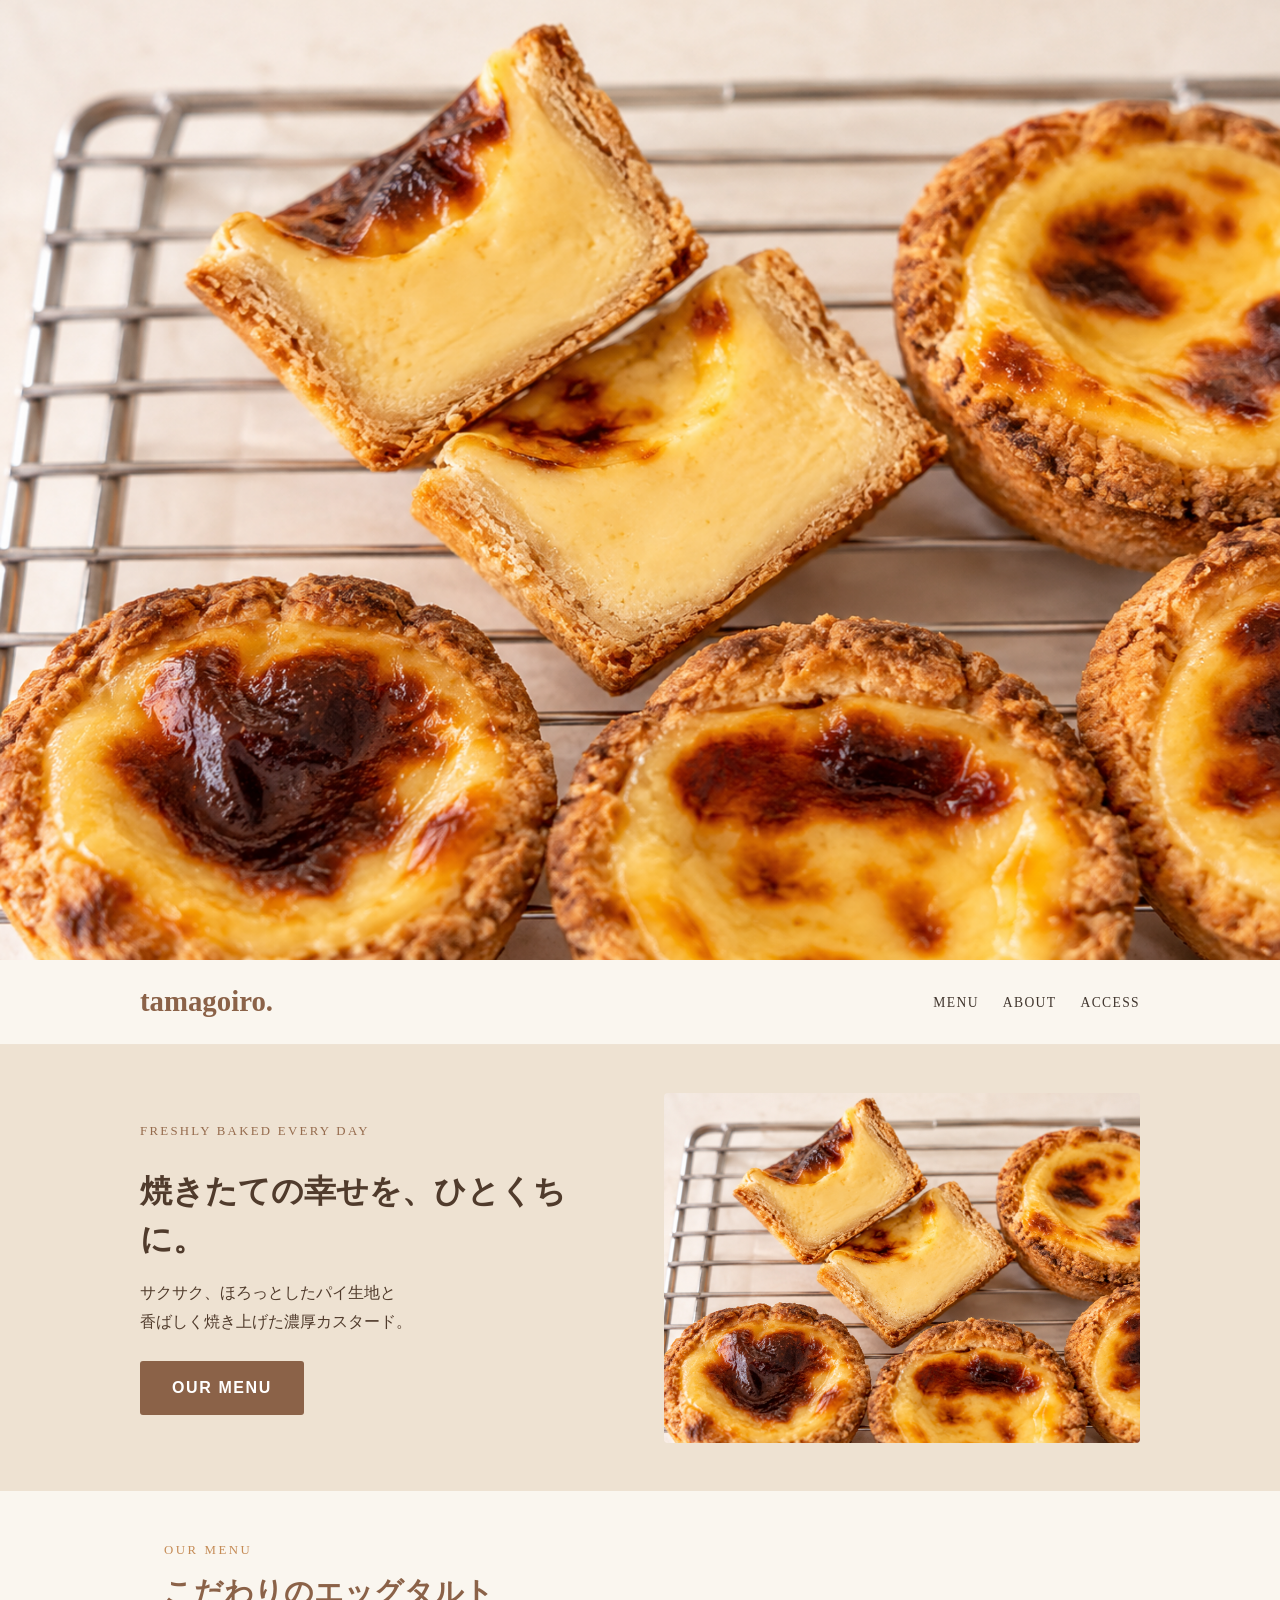
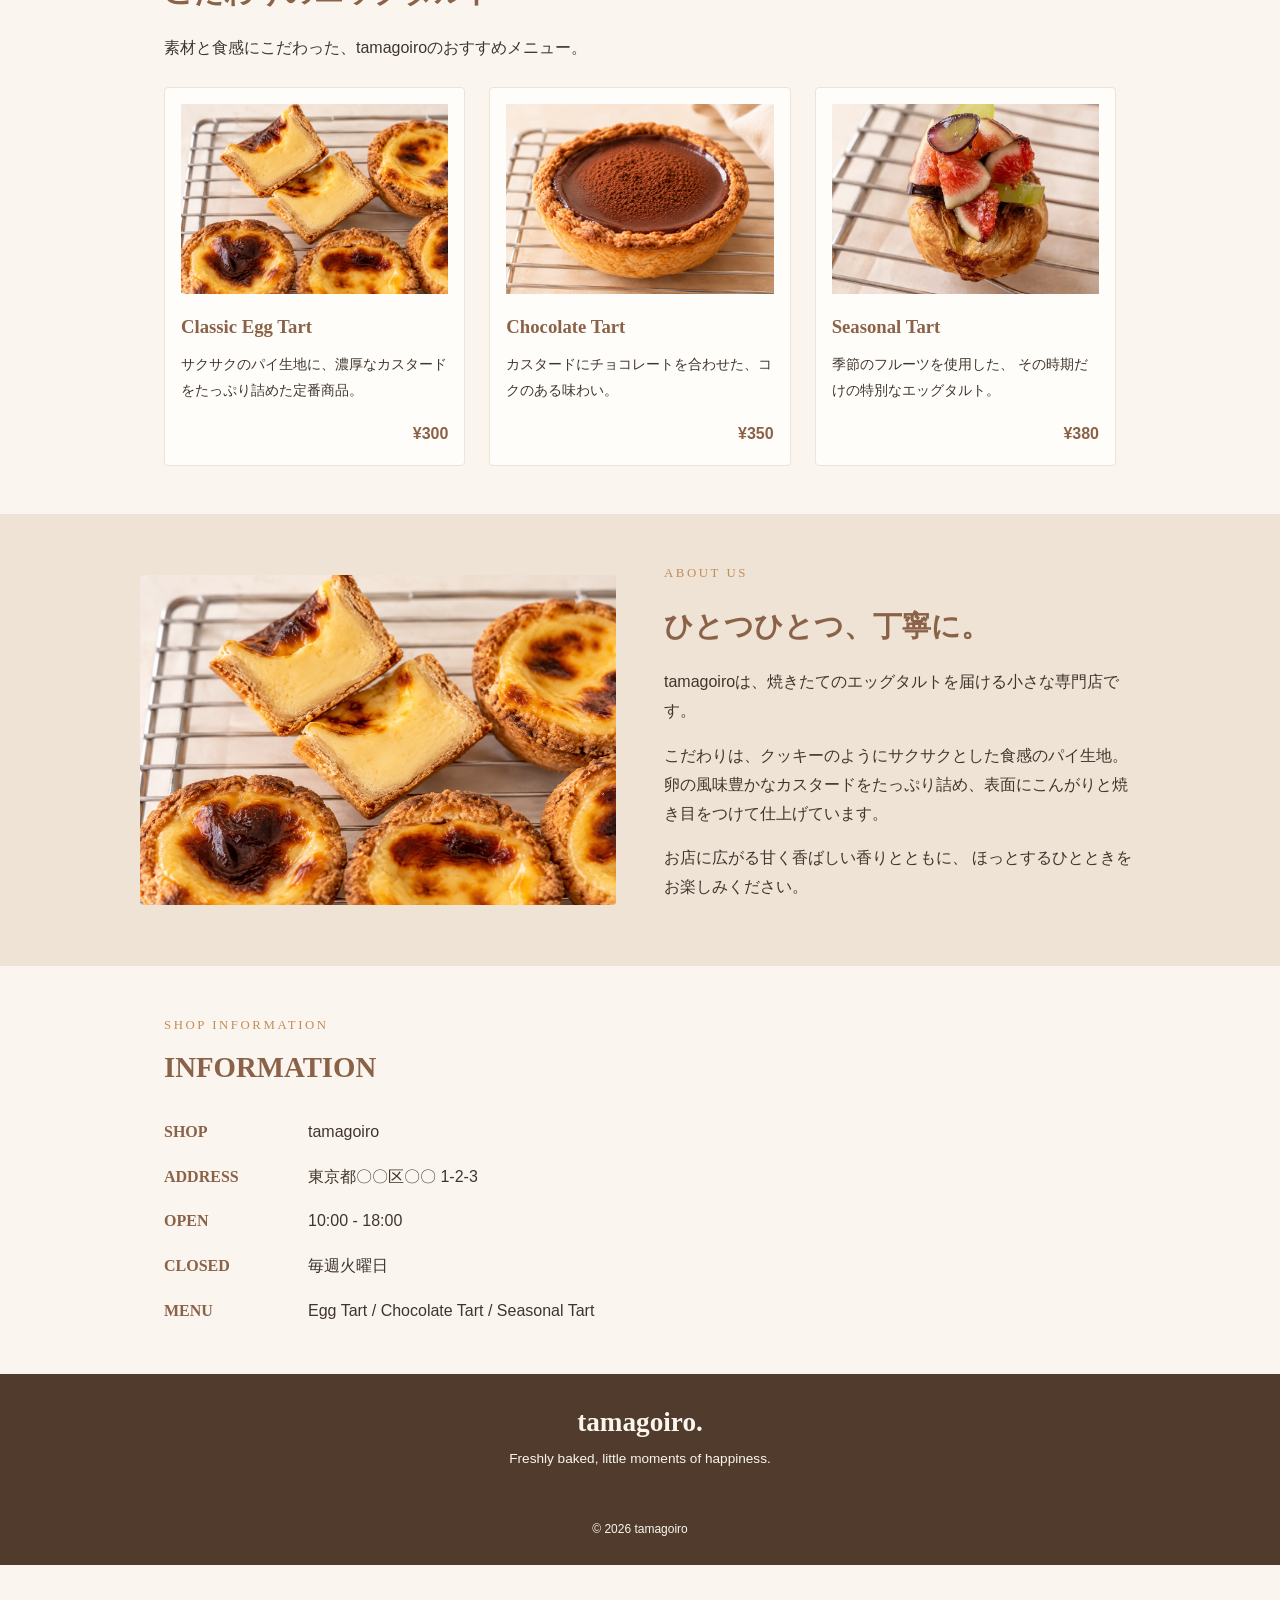
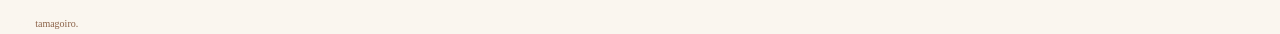
==== 新しいフォルダー/index.html @ 856e19a4 "first commit" ====
<!DOCTYPE html>
<img src="images/egg-tart.png" alt="エッグタルト">
<html lang="ja">
<head>
  <meta charset="UTF-8">
  <meta name="viewport" content="width=device-width, initial-scale=1.0">
  <title>tamagoiro | Egg Tart Bakery</title>
  <link rel="stylesheet" href="style.css">
</head>

<body>

  <!-- HEADER -->
  <header class="site-header">
    <div class="inner">
      <a href="#" class="logo">tamagoiro.</a>

      <nav>
        <ul>
          <li><a href="#menu">MENU</a></li>
          <li><a href="#about">ABOUT</a></li>
          <li><a href="#info">ACCESS</a></li>
        </ul>
      </nav>
    </div>
  </header>

  <main>

    <!-- HERO -->
    <section class="hero">
      <div class="inner hero-inner">
        <div class="hero-content">
          <p class="hero-sub">FRESHLY BAKED EVERY DAY</p>
          <h1>焼きたての幸せを、ひとくちに。</h1>
          <p>
            サクサク、ほろっとしたパイ生地と<br>
            香ばしく焼き上げた濃厚カスタード。
          </p>
          <a href="#menu" class="btn">OUR MENU</a>
        </div>

        <div class="hero-photo">
          <img src="images/egg-tart.png" alt="こんがり焼き目のついたエッグタルト">
        </div>
      </div>
    </section>

    <!-- MENU -->
    <section class="features inner" id="menu">
      <p class="section-sub">OUR MENU</p>
      <h2>こだわりのエッグタルト</h2>
      <p class="section-intro">
        素材と食感にこだわった、tamagoiroのおすすめメニュー。
      </p>

      <div class="cards">

        <div class="card">
          <div class="menu-photo">
            <img src="images/egg-tart.png" alt="クラシックエッグタルト">
          </div>
          <h3>Classic Egg Tart</h3>
          <p>
            サクサクのパイ生地に、濃厚なカスタードをたっぷり詰めた定番商品。
          </p>
          <span class="price">¥300</span>
        </div>

        <div class="card">
        <div class="menu-photo">
       <img src="images/chocolate-tart.png" alt="チョコレートタルト">
       </div>
          <h3>Chocolate Tart</h3>
          <p>
            カスタードにチョコレートを合わせた、コクのある味わい。
          </p>

          <span class="price">¥350</span>
        </div>

        <div class="card">

<div class="menu-photo">
  <img src="images/seasonal-tart.webp" alt="季節限定のエッグタルト">
</div>
<h3>Seasonal Tart</h3>
<p>
  季節のフルーツを使用した、
  その時期だけの特別なエッグタルト。
</p>
<span class="price">¥380</span>
        </div>

      </div>
    </section>

    <!-- ABOUT -->
    <section class="story" id="about">
      <div class="inner story-inner">
        <div class="story-image">
          <img src="images/egg-tart.png" alt="tamagoiroの焼きたてエッグタルト">
        </div>

        <div class="story-content">
          <p class="section-sub">ABOUT US</p>
          <h2>ひとつひとつ、丁寧に。</h2>
          <p>
            tamagoiroは、焼きたてのエッグタルトを届ける小さな専門店です。
          </p>
          <p>
            こだわりは、クッキーのようにサクサクとした食感のパイ生地。
            卵の風味豊かなカスタードをたっぷり詰め、表面にこんがりと焼き目をつけて仕上げています。
          </p>
          <p>
            お店に広がる甘く香ばしい香りとともに、
            ほっとするひとときをお楽しみください。
          </p>
        </div>
      </div>
    </section>

    <!-- SHOP INFORMATION -->
    <section class="info inner" id="info">
      <p class="section-sub">SHOP INFORMATION</p>
      <h2>INFORMATION</h2>

      <dl>
        <dt>SHOP</dt>
        <dd>tamagoiro</dd>

        <dt>ADDRESS</dt>
        <dd>東京都〇〇区〇〇 1-2-3</dd>

        <dt>OPEN</dt>
        <dd>10:00 - 18:00</dd>

        <dt>CLOSED</dt>
        <dd>毎週火曜日</dd>

        <dt>MENU</dt>
        <dd>Egg Tart / Chocolate Tart / Seasonal Tart</dd>
      </dl>
    </section>

  </main>

  <!-- FOOTER -->
  <footer>
    <div class="inner">
      <p class="footer-logo">tamagoiro.</p>
      <p>Freshly baked, little moments of happiness.</p>
      <p class="copyright">© 2026 tamagoiro</p>
    </div>
  </footer>

</body>
<p class="copyright">
  <small>© 2026 <span class="footer-site-name">tamagoiro.</span></small>
</p>
</html>
---- 新しいフォルダー/style.css ----
/* ============================================================
   tamagoiro | Egg Tart Bakery
   ============================================================ */

/* ---- 1. 色 ---- */
/* サイト全体で使う色の名前をまとめています。 */
:root {
  --base: #faf6ef;
  --base-sub: #eee3d4;
  --main: #8b6248;
  --accent: #c58b55;
  --text: #40352d;
}

/* ---- 余白 ---- */
/* サイト全体で使う余白の大きさをまとめています。 */
:root {
  --s1: .5rem;
  --s2: 1rem;
  --s3: 1.5rem;
  --s4: 3rem;
  --s5: 5rem;
}

/* ---- 2. 全体 ---- */
/* ページ全体に共通の基本設定を指定します。 */
* {
  box-sizing: border-box;
  margin: 0;
}

/* ページ全体の文字と背景の見た目を指定します。 */
body {
  font-family: "Yu Gothic", "Hiragino Kaku Gothic ProN",
    "Meiryo", sans-serif;
  font-size: 16px;
  line-height: 1.8;
  color: var(--text);
  background-color: var(--base);
}

/* 写真の大きさと切り取り方をそろえます。 */
img {
  width: 100%;
  height: 100%;
  object-fit: cover;
  display: block;
}

/* ---- 3. 中身の幅 ---- */
/* 表示する内容の横幅と中央位置を指定します。 */
.inner {
  max-width: 1000px;
  margin: 0 auto;
}

/* 上部ヘッダーと本文、下部の左右に余白をつけます。 */
.site-header,
main > section,
footer {
  padding-left: var(--s3);
  padding-right: var(--s3);
}

/* ---- 4. ヘッダー ---- */
/* ページ上部のヘッダー部分を装飾します。 */
.site-header {
  padding-top: var(--s2);
  padding-bottom: var(--s2);
  border-bottom: 1px solid var(--base-sub);
  background-color: var(--base);
}

/* ヘッダー内の並び方と間隔を指定します。 */
.site-header .inner {
  display: flex;
  flex-wrap: wrap;
  align-items: center;
  justify-content: space-between;
  gap: var(--s1) var(--s3);
}

/* 店名ロゴの文字と見た目を指定します。 */
.logo {
  color: var(--main);
  font-family: Georgia, serif;
  font-size: 1.8rem;
  font-weight: 700;
  text-decoration: none;
}

/* メニュー項目を横並びにします。 */
.site-header nav ul {
  list-style: none;
  padding: 0;
  display: flex;
  flex-wrap: wrap;
  gap: var(--s1) var(--s3);
}

/* メニューの文字リンクの見た目を指定します。 */
.site-header nav a {
  color: var(--text);
  font-family: Georgia, serif;
  font-size: .85rem;
  letter-spacing: .1em;
  text-decoration: none;
}

/* マウスをメニュー文字の上に乗せたときの見た目です。 */
.site-header nav a:hover {
  color: var(--main);
  text-decoration: underline;
}

/* ---- 5. 最初の画面 ---- */
/* ページ上部の見出し部分全体を装飾します。 */
.hero {
  background-color: #eee2d2;
  color: #503b2c;
  padding-top: var(--s4);
  padding-bottom: var(--s4);
}

/* 上部の文字と写真を横並びに配置します。 */
.hero-inner {
  display: grid;
  grid-template-columns: 1fr 1fr;
  align-items: center;
  gap: var(--s4);
}

/* 上部の文字部分に余白をつけます。 */
.hero-content {
  padding: var(--s2) 0;
}

/* 上部の小見出しを装飾します。 */
.hero-sub {
  font-family: Georgia, serif;
  letter-spacing: .18em;
  font-size: .8rem;
  margin-bottom: var(--s2);
  color: #956b4d;
}

/* 上部の大見出しの大きさと間隔を指定します。 */
.hero h1 {
  font-size: 2rem;
  line-height: 1.5;
  margin-bottom: var(--s2);
}

/* 上部の説明文の下に余白をつけます。 */
.hero p {
  margin-bottom: var(--s3);
}

/* 上部の写真の高さと角の形を指定します。 */
.hero-photo {
  height: 350px;
  overflow: hidden;
  border-radius: 4px;
}

/* メニューへ移動するボタンを装飾します。 */
.btn {
  display: inline-block;
  background-color: var(--main);
  color: #ffffff;
  font-weight: 700;
  padding: .8rem 2rem;
  border-radius: 3px;
  text-decoration: none;
  letter-spacing: .1em;
  transition: background-color .3s, transform .3s;
}

/* マウスをボタンの上に乗せたときの変化を指定します。 */
.btn:hover {
  background-color: #68462f;
  transform: translateY(-3px);
}

/* ---- 6. メニュー ---- */
/* メニュー、紹介、店舗情報の上下に余白をつけます。 */
.features,
.story,
.info {
  padding-top: var(--s4);
  padding-bottom: var(--s4);
}

/* 各部分の小見出しを装飾します。 */
.section-sub {
  color: var(--accent);
  font-family: Georgia, serif;
  font-size: .8rem;
  letter-spacing: .2em;
  margin-bottom: .3rem;
}

/* 各部分の大見出しをそろえて装飾します。 */
.features h2,
.story h2,
.info h2 {
  font-family: Georgia, serif;
  font-size: 1.8rem;
  color: var(--main);
  margin-bottom: var(--s2);
}

/* メニューの説明文の下に余白をつけます。 */
.section-intro {
  margin-bottom: var(--s3);
}

/* 商品カードを横に並べます。 */
.cards {
  display: grid;
  grid-template-columns: repeat(3, 1fr);
  gap: var(--s3);
}

/* 商品カードの背景と枠を装飾します。 */
.card {
  background-color: #fffdf9;
  border: 1px solid var(--base-sub);
  border-radius: 4px;
  padding: var(--s2);
}

/* 商品写真の高さや枠を指定します。 */
.menu-photo {
  height: 190px;
  overflow: hidden;
  margin-bottom: var(--s2);
  background-color: #e7d4bd;
}

/* 商品写真の動きを滑らかにする設定です。 */
.menu-photo img {
  transition: transform .3s;
}

/* 商品カードにマウスを乗せたとき写真を少し拡大します。 */
.card:hover .menu-photo img {
  transform: scale(1.04);
}

/* 商品名の文字を装飾します。 */
.card h3 {
  color: var(--main);
  margin-bottom: var(--s1);
  font-family: Georgia, serif;
}

/* 商品説明の文字を小さくします。 */
.card p {
  font-size: .9rem;
}

/* 商品の値段を右寄せで強調します。 */
.price {
  display: block;
  color: var(--main);
  font-weight: 700;
  margin-top: var(--s2);
  text-align: right;
}

/* 写真がない商品の仮表示 */
/* 写真がない商品に共通の中央表示を指定します。 */
.chocolate-photo,
.seasonal-photo {
  display: flex;
  align-items: center;
  justify-content: center;
  color: #fffaf2;
  font-family: Georgia, serif;
  letter-spacing: .15em;
  font-size: 1.1rem;
}

/* チョコレート商品の仮の背景色を指定します。 */
.chocolate-photo {
  background: linear-gradient(135deg, #9b7157, #503b2c);
}

/* 季節限定商品の仮の背景色を指定します。 */
.seasonal-photo {
  background: linear-gradient(135deg, #d8b28a, #a16d50);
}

/* ---- 7. お店の紹介 ---- */
/* 店舗紹介部分の背景色を指定します。 */
.story {
  background-color: var(--base-sub);
}

/* 店舗紹介の写真と文章を横並びに配置します。 */
.story-inner {
  display: grid;
  grid-template-columns: 1fr 1fr;
  align-items: center;
  gap: var(--s4);
}

/* 店舗紹介の写真の高さと角の形を指定します。 */
.story-image {
  height: 330px;
  overflow: hidden;
  border-radius: 4px;
}

/* 店舗紹介の文章に幅と余白を指定します。 */
.story-content p {
  max-width: 36em;
  margin-bottom: var(--s2);
}

/* ---- 8. 店舗情報 ---- */
/* 店舗情報を項目名と内容の表形式にします。 */
.info dl {
  display: grid;
  grid-template-columns: 8em 1fr;
  gap: var(--s2);
  margin-top: var(--s3);
}

/* 店舗情報の項目名を装飾します。 */
.info dt {
  font-family: Georgia, serif;
  font-weight: 700;
  color: var(--main);
}

/* ---- 9. フッター ---- */
/* ページ下部の背景と文字を装飾します。 */
footer {
  background-color: #503b2c;
  color: var(--base);
  font-size: .85rem;
  padding-top: var(--s3);
  padding-bottom: var(--s3);
  text-align: center;
}

/* 下部の店名ロゴを装飾します。 */
.footer-logo {
  font-family: Georgia, serif;
  font-size: 1.7rem;
  font-weight: 700;
}

/* 下部の著作権表示の余白と大きさを指定します。 */
.copyright {
  margin-top: var(--s2);
  font-size: .75rem;
}

/* ---- 10. スマホ対応 ---- */
/* 画面が狭いときの表示を変更する設定です。 */
@media (max-width: 700px) {
  /* スマホでは上部と店舗紹介を縦に並べます。 */
  .hero-inner,
  .story-inner {
    grid-template-columns: 1fr;
  }

  /* 上部の写真の高さと角の形を指定します。 */
  .hero-photo {
    height: 260px;
  }

  /* 商品カードを横に並べます。 */
  .cards {
    grid-template-columns: 1fr;
  }

  /* 商品写真の高さや枠を指定します。 */
  .menu-photo {
    height: 230px;
  }

  /* 店舗紹介の写真の高さと角の形を指定します。 */
  .story-image {
    height: 250px;
  }

  /* 店舗情報を項目名と内容の表形式にします。 */
  .info dl {
    grid-template-columns: 1fr;
    gap: 0;
  }

  /* スマホでは店舗情報の内容の下に余白をつけます。 */
  .info dd {
    margin-bottom: var(--s2);
  }

  /* 上部の大見出しの大きさと間隔を指定します。 */
  .hero h1 {
    font-size: 1.5rem;
  }

  /* メニュー項目を横並びにします。 */
  .site-header nav ul {
    gap: var(--s1);
  }
}

/* ============================================================
   tamagoiro | Egg Tart Bakery
   ============================================================ */

/* ---- 1. 色 ---- */
/* サイト全体で使う色の名前をまとめています。 */
:root {
  --base: #faf6ef;
  --base-sub: #eee3d4;
  --main: #8b6248;
  --accent: #c58b55;
  --text: #40352d;
}

/* ---- 余白 ---- */
/* サイト全体で使う余白の大きさをまとめています。 */
:root {
  --s1: .5rem;
  --s2: 1rem;
  --s3: 1.5rem;
  --s4: 3rem;
  --s5: 5rem;
}

/* ---- 2. 全体 ---- */
/* ページ全体に共通の基本設定を指定します。 */
* {
  box-sizing: border-box;
  margin: 0;
}

/* ページ全体の文字と背景の見た目を指定します。 */
body {
  font-family: "Yu Gothic", "Hiragino Kaku Gothic ProN",
    "Meiryo", sans-serif;
  font-size: 16px;
  line-height: 1.8;
  color: var(--text);
  background-color: var(--base);
}

/* 写真の大きさと切り取り方をそろえます。 */
img {
  width: 100%;
  height: 100%;
  object-fit: cover;
  display: block;
}

/* ---- 3. 中身の幅 ---- */
/* 表示する内容の横幅と中央位置を指定します。 */
.inner {
  max-width: 1000px;
  margin: 0 auto;
}

/* 上部ヘッダーと本文、下部の左右に余白をつけます。 */
.site-header,
main > section,
footer {
  padding-left: var(--s3);
  padding-right: var(--s3);
}

/* ---- 4. ヘッダー ---- */
/* ページ上部のヘッダー部分を装飾します。 */
.site-header {
  padding-top: var(--s2);
  padding-bottom: var(--s2);
  border-bottom: 1px solid var(--base-sub);
  background-color: var(--base);
}

/* ヘッダー内の並び方と間隔を指定します。 */
.site-header .inner {
  display: flex;
  flex-wrap: wrap;
  align-items: center;
  justify-content: space-between;
  gap: var(--s1) var(--s3);
}

/* 店名ロゴの文字と見た目を指定します。 */
.logo {
  color: var(--main);
  font-family: Georgia, serif;
  font-size: 1.8rem;
  font-weight: 700;
  text-decoration: none;
}

/* メニュー項目を横並びにします。 */
.site-header nav ul {
  list-style: none;
  padding: 0;
  display: flex;
  flex-wrap: wrap;
  gap: var(--s1) var(--s3);
}

/* メニューの文字リンクの見た目を指定します。 */
.site-header nav a {
  color: var(--text);
  font-family: Georgia, serif;
  font-size: .85rem;
  letter-spacing: .1em;
  text-decoration: none;
}

/* マウスをメニュー文字の上に乗せたときの見た目です。 */
.site-header nav a:hover {
  color: var(--main);
  text-decoration: underline;
}

/* ---- 5. 最初の画面 ---- */
/* ページ上部の見出し部分全体を装飾します。 */
.hero {
  background-color: #eee2d2;
  color: #503b2c;
  padding-top: var(--s4);
  padding-bottom: var(--s4);
}

/* 上部の文字と写真を横並びに配置します。 */
.hero-inner {
  display: grid;
  grid-template-columns: 1fr 1fr;
  align-items: center;
  gap: var(--s4);
}

/* 上部の文字部分に余白をつけます。 */
.hero-content {
  padding: var(--s2) 0;
}

/* 上部の小見出しを装飾します。 */
.hero-sub {
  font-family: Georgia, serif;
  letter-spacing: .18em;
  font-size: .8rem;
  margin-bottom: var(--s2);
  color: #956b4d;
}

/* 上部の大見出しの大きさと間隔を指定します。 */
.hero h1 {
  font-size: 2rem;
  line-height: 1.5;
  margin-bottom: var(--s2);
}

/* 上部の説明文の下に余白をつけます。 */
.hero p {
  margin-bottom: var(--s3);
}

/* 上部の写真の高さと角の形を指定します。 */
.hero-photo {
  height: 350px;
  overflow: hidden;
  border-radius: 4px;
}

/* メニューへ移動するボタンを装飾します。 */
.btn {
  display: inline-block;
  background-color: var(--main);
  color: #ffffff;
  font-weight: 700;
  padding: .8rem 2rem;
  border-radius: 3px;
  text-decoration: none;
  letter-spacing: .1em;
  transition: background-color .3s, transform .3s;
}

/* マウスをボタンの上に乗せたときの変化を指定します。 */
.btn:hover {
  background-color: #68462f;
  transform: translateY(-3px);
}

/* ---- 6. メニュー ---- */
/* メニュー、紹介、店舗情報の上下に余白をつけます。 */
.features,
.story,
.info {
  padding-top: var(--s4);
  padding-bottom: var(--s4);
}

/* 各部分の小見出しを装飾します。 */
.section-sub {
  color: var(--accent);
  font-family: Georgia, serif;
  font-size: .8rem;
  letter-spacing: .2em;
  margin-bottom: .3rem;
}

/* 各部分の大見出しをそろえて装飾します。 */
.features h2,
.story h2,
.info h2 {
  font-family: Georgia, serif;
  font-size: 1.8rem;
  color: var(--main);
  margin-bottom: var(--s2);
}

/* メニューの説明文の下に余白をつけます。 */
.section-intro {
  margin-bottom: var(--s3);
}

/* 商品カードを横に並べます。 */
.cards {
  display: grid;
  grid-template-columns: repeat(3, 1fr);
  gap: var(--s3);
}

/* 商品カードの背景と枠を装飾します。 */
.card {
  background-color: #fffdf9;
  border: 1px solid var(--base-sub);
  border-radius: 4px;
  padding: var(--s2);
}

/* 商品写真の高さや枠を指定します。 */
.menu-photo {
  height: 190px;
  overflow: hidden;
  margin-bottom: var(--s2);
  background-color: #e7d4bd;
}

/* 商品写真の動きを滑らかにする設定です。 */
.menu-photo img {
  transition: transform .3s;
}

/* 商品カードにマウスを乗せたとき写真を少し拡大します。 */
.card:hover .menu-photo img {
  transform: scale(1.04);
}

/* 商品名の文字を装飾します。 */
.card h3 {
  color: var(--main);
  margin-bottom: var(--s1);
  font-family: Georgia, serif;
}

/* 商品説明の文字を小さくします。 */
.card p {
  font-size: .9rem;
}

/* 商品の値段を右寄せで強調します。 */
.price {
  display: block;
  color: var(--main);
  font-weight: 700;
  margin-top: var(--s2);
  text-align: right;
}

/* 写真がない商品の仮表示 */
/* 写真がない商品に共通の中央表示を指定します。 */
.chocolate-photo,
.seasonal-photo {
  display: flex;
  align-items: center;
  justify-content: center;
  color: #fffaf2;
  font-family: Georgia, serif;
  letter-spacing: .15em;
  font-size: 1.1rem;
}

/* チョコレート商品の仮の背景色を指定します。 */
.chocolate-photo {
  background: linear-gradient(135deg, #9b7157, #503b2c);
}

/* 季節限定商品の仮の背景色を指定します。 */
.seasonal-photo {
  background: linear-gradient(135deg, #d8b28a, #a16d50);
}

/* ---- 7. お店の紹介 ---- */
/* 店舗紹介部分の背景色を指定します。 */
.story {
  background-color: var(--base-sub);
}

/* 店舗紹介の写真と文章を横並びに配置します。 */
.story-inner {
  display: grid;
  grid-template-columns: 1fr 1fr;
  align-items: center;
  gap: var(--s4);
}

/* 店舗紹介の写真の高さと角の形を指定します。 */
.story-image {
  height: 330px;
  overflow: hidden;
  border-radius: 4px;
}

/* 店舗紹介の文章に幅と余白を指定します。 */
.story-content p {
  max-width: 36em;
  margin-bottom: var(--s2);
}

/* ---- 8. 店舗情報 ---- */
/* 店舗情報を項目名と内容の表形式にします。 */
.info dl {
  display: grid;
  grid-template-columns: 8em 1fr;
  gap: var(--s2);
  margin-top: var(--s3);
}

/* 店舗情報の項目名を装飾します。 */
.info dt {
  font-family: Georgia, serif;
  font-weight: 700;
  color: var(--main);
}

/* ---- 9. フッター ---- */
/* ページ下部の背景と文字を装飾します。 */
footer {
  background-color: #503b2c;
  color: var(--base);
  font-size: .85rem;
  padding-top: var(--s3);
  padding-bottom: var(--s3);
  text-align: center;
}

/* 下部の店名ロゴを装飾します。 */
.footer-logo {
  font-family: Georgia, serif;
  font-size: 1.7rem;
  font-weight: 700;
}

/* 下部の著作権表示の余白と大きさを指定します。 */
.copyright {
  margin-top: var(--s2);
  font-size: .75rem;
}

/* ---- 10. スマホ対応 ---- */
/* 画面が狭いときの表示を変更する設定です。 */
@media (max-width: 700px) {
  /* スマホでは上部と店舗紹介を縦に並べます。 */
  .hero-inner,
  .story-inner {
    grid-template-columns: 1fr;
  }

  /* 上部の写真の高さと角の形を指定します。 */
  .hero-photo {
    height: 260px;
  }

  /* 商品カードを横に並べます。 */
  .cards {
    grid-template-columns: 1fr;
  }

  /* 商品写真の高さや枠を指定します。 */
  .menu-photo {
    height: 230px;
  }

  /* 店舗紹介の写真の高さと角の形を指定します。 */
  .story-image {
    height: 250px;
  }

  /* 店舗情報を項目名と内容の表形式にします。 */
  .info dl {
    grid-template-columns: 1fr;
    gap: 0;
  }

  /* スマホでは店舗情報の内容の下に余白をつけます。 */
  .info dd {
    margin-bottom: var(--s2);
  }

  /* 上部の大見出しの大きさと間隔を指定します。 */
  .hero h1 {
    font-size: 1.5rem;
  }

  /* メニュー項目を横並びにします。 */
  .site-header nav ul {
    gap: var(--s1);
  }
}
.copyright {
  margin-top: var(--s4);
  color: var(--base);
  font-size: .75rem;
}

.footer-site-name {
  font-family: Georgia, serif;
  color: var(--main);
}
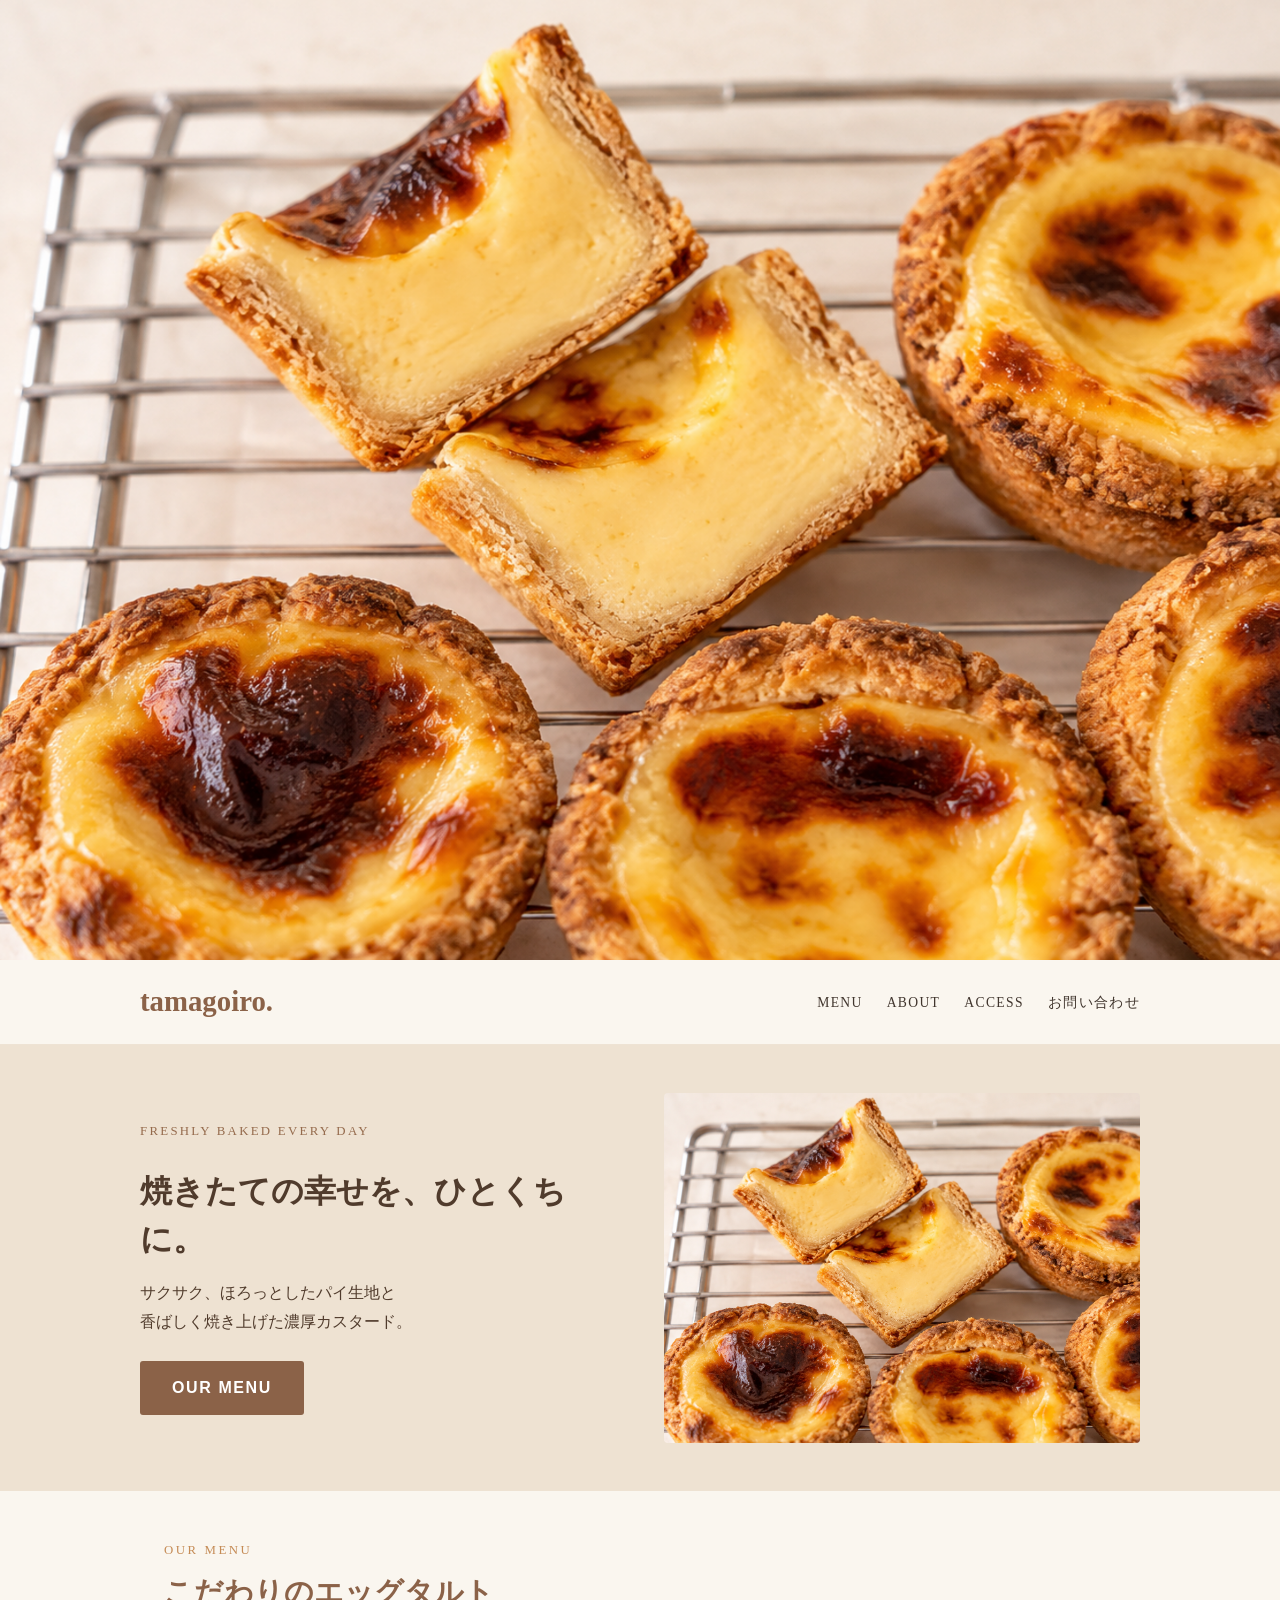
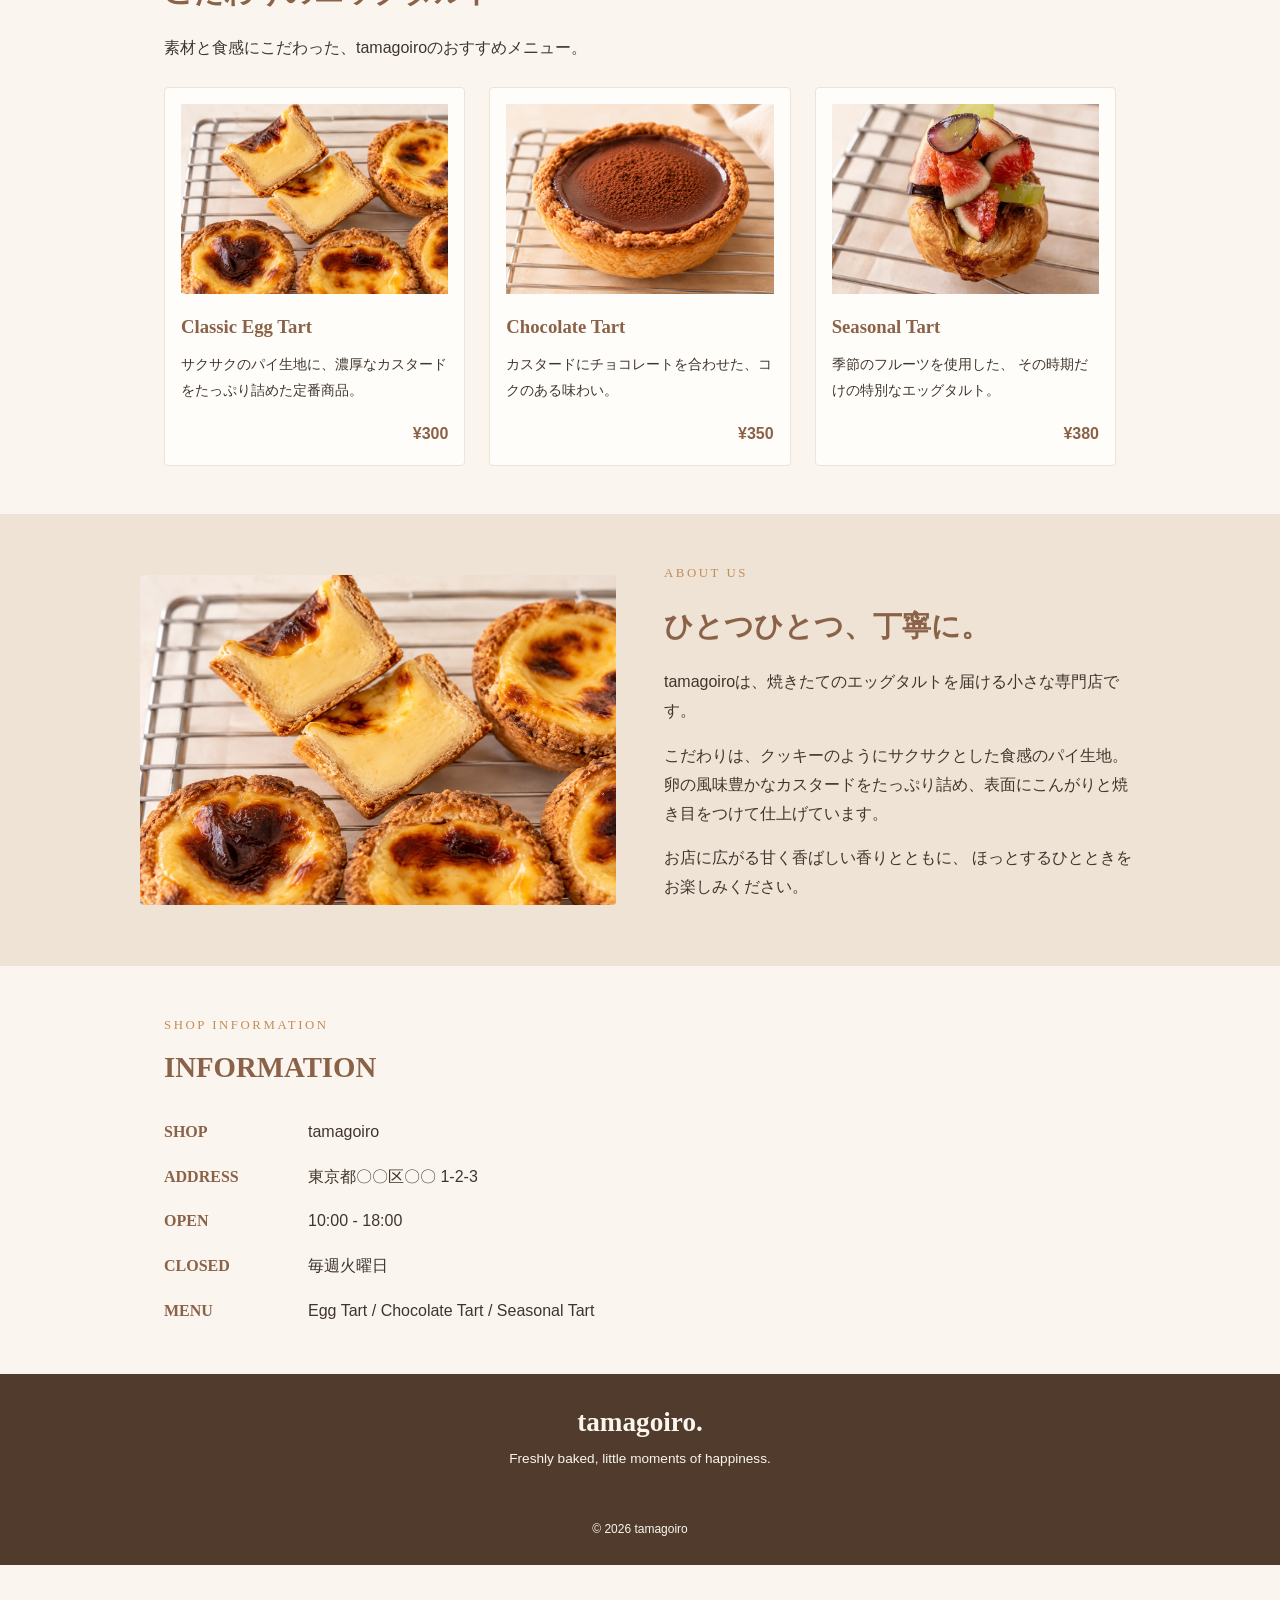
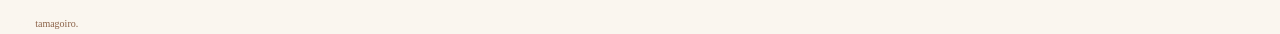
==== commit e29a1e9e: "お問い合わせ" ====
--- a/新しいフォルダー/index.html
+++ b/新しいフォルダー/index.html
@@ -21,6 +21,7 @@
           <li><a href="#menu">MENU</a></li>
           <li><a href="#about">ABOUT</a></li>
           <li><a href="#info">ACCESS</a></li>
+          <li><a href="contact.html">お問い合わせ</a></li>
         </ul>
       </nav>
     </div>
--- a/新しいフォルダー/style.css
+++ b/新しいフォルダー/style.css
@@ -832,3 +832,121 @@
   font-family: Georgia, serif;
   color: var(--main);
 }
+
+/* ---- 11. お問い合わせページ ---- */
+
+/* お問い合わせページの本文全体に余白をつけます。 */
+.contact-main {
+  max-width: 700px;
+  margin: 0 auto;
+  padding: var(--s4) var(--s3);
+}
+
+/* お問い合わせページの見出しを装飾します。 */
+.contact-main h1 {
+  color: var(--main);
+  font-family: Georgia, serif;
+  font-size: 1.8rem;
+  margin-bottom: var(--s3);
+}
+
+/* フォーム全体を白いカードのように見せます。 */
+.contact-main form {
+  background-color: #fffdf9;
+  border: 1px solid var(--base-sub);
+  border-radius: 4px;
+  padding: var(--s4);
+}
+
+/* 各入力欄の間に余白をつけます。 */
+.contact-main form > div {
+  margin-bottom: var(--s3);
+}
+
+/* 入力欄の名前を太字で読みやすくします。 */
+.contact-main label {
+  display: block;
+  color: var(--main);
+  font-weight: 700;
+  margin-bottom: var(--s1);
+}
+
+/* 入力欄と選択欄の見た目をそろえます。 */
+.contact-main input[type="text"],
+.contact-main input[type="email"],
+.contact-main select,
+.contact-main textarea {
+  width: 100%;
+  border: 1px solid var(--base-sub);
+  border-radius: 3px;
+  background-color: #ffffff;
+  color: var(--text);
+  font-family: inherit;
+  font-size: 1rem;
+  padding: var(--s2);
+}
+
+/* お問い合わせ本文を十分な高さで入力できるようにします。 */
+.contact-main textarea {
+  min-height: 180px;
+  resize: vertical;
+}
+
+/* 入力欄を選んだときに枠を目立たせます。 */
+.contact-main input:focus,
+.contact-main select:focus,
+.contact-main textarea:focus {
+  border-color: var(--accent);
+  outline: 2px solid var(--base-sub);
+}
+
+/* チェック欄と同意文を横に並べます。 */
+.contact-main input[type="checkbox"] {
+  width: 1.1rem;
+  height: 1.1rem;
+  margin-right: var(--s1);
+  vertical-align: middle;
+}
+
+.contact-main input[type="checkbox"] + label {
+  display: inline;
+  font-weight: 400;
+  vertical-align: middle;
+}
+
+/* 送信ボタンの見た目を指定します。 */
+.contact-main button[type="submit"] {
+  display: inline-block;
+  border: 0;
+  border-radius: 3px;
+  background-color: var(--main);
+  color: #ffffff;
+  font-family: inherit;
+  font-size: 1rem;
+  font-weight: 700;
+  padding: var(--s2) var(--s4);
+  cursor: pointer;
+  letter-spacing: .05em;
+  transition: background-color .3s, transform .3s;
+}
+
+/* マウスを送信ボタンの上に乗せたときの変化を指定します。 */
+.contact-main button[type="submit"]:hover {
+  background-color: #68462f;
+  transform: translateY(-3px);
+}
+
+/* スマートフォンでは余白とボタン幅を調整します。 */
+@media (max-width: 700px) {
+  .contact-main {
+    padding: var(--s3) var(--s2);
+  }
+
+  .contact-main form {
+    padding: var(--s3) var(--s2);
+  }
+
+  .contact-main button[type="submit"] {
+    width: 100%;
+  }
+}
